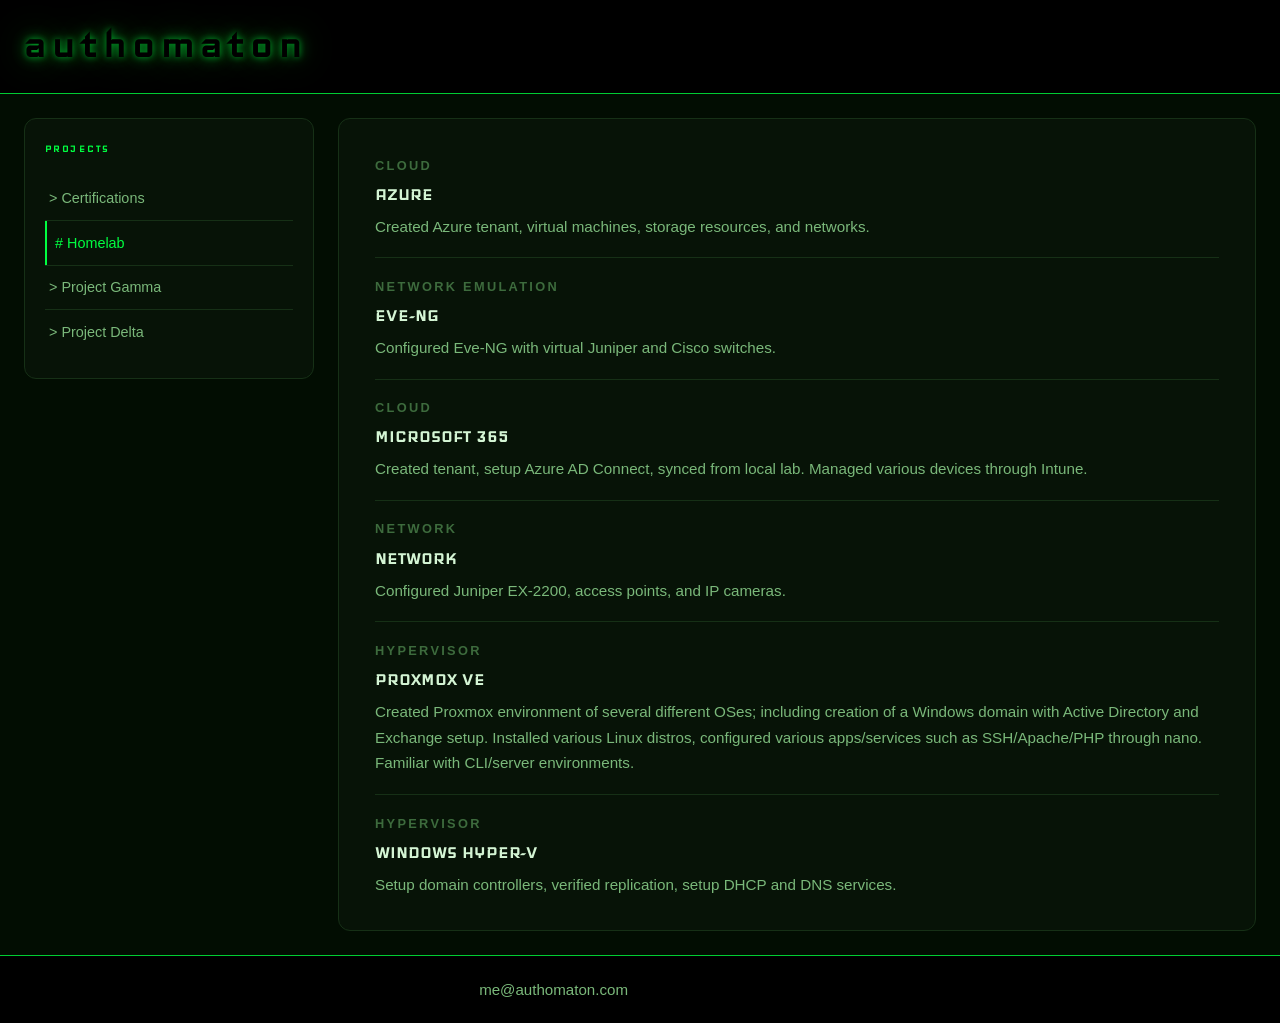
==== homelab.html @ f860e33a "Initial commit" ====
<!DOCTYPE html>
<html lang="en">
<head>
  <meta charset="UTF-8" />
  <meta name="viewport" content="width=device-width, initial-scale=1.0" />
  <title>authomaton — Homelab</title>

  <!-- Bootstrap CSS -->
  <link
    href="https://cdn.jsdelivr.net/npm/bootstrap@5.3.3/dist/css/bootstrap.min.css"
    rel="stylesheet"
  />

  <!-- Bootstrap Icons -->
  <link
    href="https://cdn.jsdelivr.net/npm/bootstrap-icons@1.11.3/font/bootstrap-icons.min.css"
    rel="stylesheet"
  />

  <!-- Google Fonts -->
  <link rel="preconnect" href="https://fonts.googleapis.com" />
  <link rel="preconnect" href="https://fonts.gstatic.com" crossorigin />
  <link
    href="https://fonts.googleapis.com/css2?family=Google+Sans:wght@400;500;700&family=Iceland&display=swap"
    rel="stylesheet"
  />

  <!-- Custom stylesheet -->
  <link rel="stylesheet" href="styles.css" />
</head>
<body>

  <!-- Header -->
  <header class="site-header">
    <div class="container-fluid px-4 d-flex align-items-center justify-content-between">
      <h1 class="site-title"><a href="index.html" class="site-title-link">authomaton</a></h1>
    </div>
  </header>

  <!-- Main layout -->
  <div class="container-fluid px-4 py-4 flex-grow-1">
    <div class="row g-4">

      <!-- Left sidebar (injected by sidebar.js) -->
      <aside class="col-12 col-lg-3 order-last order-lg-first">
        <div id="sidebar-placeholder"></div>
      </aside>

      <!-- Main content -->
      <main class="col-12 col-lg-9">

        <!-- Homelab card -->
        <div class="article-card">
          <ul class="cert-list">

            <li class="cert-item">
<div class="cert-body">
                <span class="cert-vendor">Cloud</span>
                <span class="cert-title">Azure</span>
                <span class="cert-subtitle">Created Azure tenant, virtual machines, storage resources, and networks.</span>
              </div>
            </li>

            <li class="cert-item">
<div class="cert-body">
                <span class="cert-vendor">Network Emulation</span>
                <span class="cert-title">Eve-NG</span>
                <span class="cert-subtitle">Configured Eve-NG with virtual Juniper and Cisco switches.</span>
              </div>
            </li>

            <li class="cert-item">
<div class="cert-body">
                <span class="cert-vendor">Cloud</span>
                <span class="cert-title">Microsoft 365</span>
                <span class="cert-subtitle">Created tenant, setup Azure AD Connect, synced from local lab. Managed various devices through Intune.</span>
              </div>
            </li>

            <li class="cert-item">
<div class="cert-body">
                <span class="cert-vendor">Network</span>
                <span class="cert-title">Network</span>
                <span class="cert-subtitle">Configured Juniper EX-2200, access points, and IP cameras.</span>
              </div>
            </li>

            <li class="cert-item">
<div class="cert-body">
                <span class="cert-vendor">Hypervisor</span>
                <span class="cert-title">Proxmox VE</span>
                <span class="cert-subtitle">Created Proxmox environment of several different OSes; including creation of a Windows domain with Active Directory and Exchange setup. Installed various Linux distros, configured various apps/services such as SSH/Apache/PHP through nano. Familiar with CLI/server environments.</span>
              </div>
            </li>

            <li class="cert-item">
<div class="cert-body">
                <span class="cert-vendor">Hypervisor</span>
                <span class="cert-title">Windows Hyper-V</span>
                <span class="cert-subtitle">Setup domain controllers, verified replication, setup DHCP and DNS services.</span>
              </div>
            </li>

          </ul>
        </div>

      </main>


    </div>
  </div>

  <!-- Footer -->
  <footer class="site-footer">
    <div class="container-fluid px-4">
      <div class="row align-items-center">
<div class="col-md-6 text-md-end">
          <a id="footer-email" href="#" class="footer-email"></a>
          <script>(function(){var a='me',b='authomaton.com';var e=document.getElementById('footer-email');e.href='mailto:'+a+'@'+b;e.textContent=a+'@'+b;})();</script>
        </div>
      </div>
    </div>
  </footer>

  <!-- Bootstrap JS -->
  <script src="https://cdn.jsdelivr.net/npm/bootstrap@5.3.3/dist/js/bootstrap.bundle.min.js"></script>
  <script src="sidebar.js"></script>

</body>
</html>
---- styles.css ----
/* =========================================================
   Ghost — Custom Stylesheet
   Fonts:   Orbitron (header) · Rajdhani (cards) · Inter (body)
   Palette: near-black bg · phosphor green accents · terminal text
   ========================================================= */

/* ── Variables ───────────────────────────────────────────── */
/* Default: dark mode */
:root,
[data-theme="dark"] {
  --bg-base:       #020d02;
  --bg-surface:    #071307;
  --bg-raised:     #0d1f0d;
  --bg-hero:       #040f04;

  --indigo-bright: #00ff41;
  --indigo-dim:    #00b32c;
  --indigo-subtle: #092909;

  --text-primary:  #d4f5d4;
  --text-secondary:#7ab87a;
  --text-muted:    #3d6b3d;

  --border:        #163016;
  --border-accent: #00cc33;

  --radius-sm:     6px;
  --radius-md:     12px;
  --radius-lg:     18px;

  --font-display:  'Iceland', monospace;
  --font-card:     'Iceland', monospace;
  --font-body:     'Google Sans', sans-serif;
}


/* ── Base ─────────────────────────────────────────────────── */
*,
*::before,
*::after {
  box-sizing: border-box;
}

html,
body {
  height: 100%;
  margin: 0;
}

body {
  font-family: var(--font-body);
  font-size: 1rem;
  font-weight: 400;
  line-height: 1.7;
  color: var(--text-primary);
  background-color: var(--bg-base);
  display: flex;
  flex-direction: column;
  min-height: 100vh;
}

a {
  color: var(--indigo-bright);
  text-decoration: none;
  transition: color 0.2s;
}
a:hover {
  color: #a5b4fc;
}

/* ── Header ──────────────────────────────────────────────── */
.site-header {
  background-color: #000;
  border-bottom: 1px solid var(--border-accent);
  padding: 1.25rem 0;
}

.site-title {
  font-family: var(--font-display);
  font-size: clamp(1.75rem, 4vw, 2.75rem);
  font-weight: 800;
  letter-spacing: 0.16em;
  text-transform: lowercase;
  color: #000;
  margin: 0;

  /* glow-only — text color matches header bg so only the bloom is visible */
  text-shadow:
    0 0 6px rgba(0, 255, 65, 0.512),
    0 0 16px rgba(0, 255, 65, 0.461),
    0 0 40px rgba(0, 255, 65, 0.307),
    0 0 80px rgba(0, 255, 65, 0.128);
}


/* clickable title link */
.site-title-link {
  color: inherit;
  text-decoration: none;
}
.site-title-link:hover {
  color: inherit;
  opacity: 0.8;
}

/* ── Sidebar ─────────────────────────────────────────────── */
.sidebar-nav {
  background-color: var(--bg-surface);
  border: 1px solid var(--border);
  border-radius: var(--radius-md);
  padding: 1.5rem 1.25rem;
  position: sticky;
  top: 1.5rem;
}

.sidebar-heading {
  font-family: var(--font-display);
  font-size: 0.7rem;
  font-weight: 700;
  letter-spacing: 0.22em;
  text-transform: uppercase;
  color: var(--indigo-bright);
  margin-bottom: 1.25rem;
}

.sidebar-links {
  margin: 0;
  padding: 0;
}

.sidebar-links li {
  border-bottom: 1px solid var(--border);
}
.sidebar-links li:last-child {
  border-bottom: none;
}

.sidebar-link {
  display: block;
  padding: 0.6rem 0.25rem;
  font-size: 0.9rem;
  font-weight: 500;
  color: var(--text-secondary);
  transition: color 0.2s, padding-left 0.2s;
}
.sidebar-link:hover,
.sidebar-link.active {
  color: var(--text-primary);
  padding-left: 0.6rem;
}

.sidebar-link.active {
  color: var(--indigo-bright);
  border-left: 2px solid var(--indigo-bright);
  padding-left: 0.5rem;
}

/* ── Hero Card ───────────────────────────────────────────── */
.hero-card {
  background:
    linear-gradient(135deg, var(--indigo-subtle) 0%, var(--bg-hero) 70%);
  border: 1px solid var(--border-accent);
  border-radius: var(--radius-lg);
  min-height: 240px;
  display: flex;
  align-items: flex-end;
  padding: 2.5rem;
  position: relative;
  overflow: hidden;
}

/* secondary variant — slightly dimmer green for visual distinction */
.hero-card--secondary {
  background: linear-gradient(135deg, #051a05 0%, #020d02 60%);
  border-color: #00802b;
}
.hero-card--secondary .hero-label {
  color: #00cc33;
  border-color: #00661a;
}
.hero-card--secondary .btn-hero {
  background-color: #00802b;
}
.hero-card--secondary .btn-hero:hover {
  background-color: #006622;
  box-shadow: 0 0 14px rgba(0, 204, 51, 0.5);
}

[data-theme="light"] .hero-card--secondary {
  background: linear-gradient(135deg, #d4edda 0%, #eafaea 60%);
  border-color: #009900;
}

/* subtle grid texture */
.hero-card::before {
  content: '';
  position: absolute;
  inset: 0;
  background-image:
    linear-gradient(var(--border) 1px, transparent 1px),
    linear-gradient(90deg, var(--border) 1px, transparent 1px);
  background-size: 32px 32px;
  opacity: 0.18;
  pointer-events: none;
}

.hero-card-inner {
  position: relative;
  z-index: 1;
}

.hero-label {
  display: inline-block;
  font-size: 0.65rem;
  font-weight: 600;
  letter-spacing: 0.2em;
  text-transform: uppercase;
  color: var(--indigo-bright);
  border: 1px solid var(--indigo-dim);
  border-radius: 4px;
  padding: 0.2em 0.6em;
  margin-bottom: 0.85rem;
}

.hero-title {
  font-family: var(--font-card);
  font-size: clamp(1.2rem, 2vw, 1.7rem);
  font-weight: 700;
  color: var(--text-primary);
  margin-bottom: 0.5rem;
  letter-spacing: 0.05em;
  text-transform: uppercase;
}

.hero-subtitle {
  font-size: 0.95rem;
  color: var(--text-secondary);
  max-width: 520px;
  margin-bottom: 1.25rem;
}

.btn-hero {
  background-color: var(--indigo-bright);
  color: #000;
  font-size: 0.85rem;
  font-weight: 600;
  letter-spacing: 0.05em;
  padding: 0.5rem 1.25rem;
  border-radius: var(--radius-sm);
  border: none;
  transition: background-color 0.2s, box-shadow 0.2s;
}
.btn-hero:hover {
  background-color: #00b32c;
  color: #000;
  box-shadow: 0 0 14px rgba(0, 255, 65, 0.5);
}

/* ── Article Card ────────────────────────────────────────── */
.article-card {
  background-color: var(--bg-surface);
  border: 1px solid var(--border);
  border-radius: var(--radius-md);
  padding: 2rem 2.25rem;
}

.article-tag {
  display: inline-block;
  font-size: 0.65rem;
  font-weight: 600;
  letter-spacing: 0.18em;
  text-transform: uppercase;
  color: var(--text-muted);
  margin-bottom: 0.6rem;
}

.article-title {
  font-family: var(--font-card);
  font-size: clamp(0.95rem, 1.6vw, 1.2rem);
  font-weight: 700;
  font-style: italic;
  color: var(--text-primary);
  letter-spacing: 0.06em;
  text-transform: uppercase;
  margin-bottom: 0.3rem;
}

.article-meta {
  font-size: 0.8rem;
  color: var(--text-muted);
  margin-bottom: 1.25rem;
}

.article-body {
  font-size: 0.95rem;
  color: var(--text-secondary);
  margin-bottom: 1rem;
}

.article-readmore {
  font-size: 0.875rem;
  font-weight: 600;
  color: var(--indigo-bright);
  letter-spacing: 0.03em;
}
.article-readmore:hover {
  color: #a5b4fc;
}

/* ── Cert List ───────────────────────────────────────────── */
.cert-list {
  list-style: none;
  padding: 0;
  margin: 0;
}

.cert-item {
  display: flex;
  align-items: center;
  gap: 1.25rem;
  padding: 1.1rem 0;
  border-bottom: 1px solid var(--border);
}

.cert-item:last-child {
  border-bottom: none;
  padding-bottom: 0;
}

.cert-item:first-child {
  padding-top: 0.25rem;
}

.cert-code {
  font-family: var(--font-display);
  font-size: clamp(0.95rem, 1.6vw, 1.2rem);
  font-weight: 700;
  letter-spacing: 0.1em;
  color: var(--indigo-bright);
  text-transform: uppercase;
  min-width: 5.5rem;
  flex-shrink: 0;
}

.cert-body {
  display: flex;
  flex-direction: column;
  gap: 0.15rem;
  flex: 1;
}

.cert-vendor {
  font-size: 0.8rem;
  font-weight: 600;
  letter-spacing: 0.18em;
  text-transform: uppercase;
  color: var(--text-muted);
}

.cert-title {
  font-family: var(--font-card);
  font-size: clamp(0.95rem, 1.6vw, 1.2rem);
  font-weight: 700;
  letter-spacing: 0.05em;
  text-transform: uppercase;
  color: var(--text-primary);
}

.cert-subtitle {
  font-size: 0.95rem;
  color: var(--text-secondary);
}

.cert-badge {
  font-size: 0.6rem;
  font-weight: 700;
  letter-spacing: 0.15em;
  text-transform: uppercase;
  color: var(--indigo-bright);
  border: 1px solid var(--indigo-dim);
  border-radius: var(--radius-sm);
  padding: 0.2em 0.55em;
  white-space: nowrap;
  flex-shrink: 0;
}

/* ── Footer ──────────────────────────────────────────────── */
.site-footer {
  background-color: #000;
  border-top: 1px solid var(--border-accent);
  padding: 1.25rem 0;
  margin-top: auto;
}

.footer-brand {
  font-family: var(--font-display);
  font-size: 1.275rem;
  font-weight: 700;
  letter-spacing: 0.18em;
  color: var(--text-muted);
}

.footer-email {
  font-size: 0.945rem;
  color: var(--text-secondary);
  transition: color 0.2s;
}
.footer-email:hover {
  color: var(--indigo-bright);
}

/* ── Thumbnail sidebar ───────────────────────────────────── */
.thumbnail-sidebar {
  display: flex;
  flex-direction: column;
  gap: 0.9rem;
  position: sticky;
  top: 1.5rem;
}

.thumbnail-card {
  display: block;
  width: 100%;
  aspect-ratio: 1 / 1;
  background-color: var(--bg-surface);
  border: 1px solid var(--border);
  border-radius: var(--radius-md);
  overflow: hidden;
  position: relative;
  transition: border-color 0.2s, box-shadow 0.2s;

  /* scanline texture */
  background-image: repeating-linear-gradient(
    to bottom,
    transparent,
    transparent 3px,
    rgba(0, 255, 65, 0.03) 3px,
    rgba(0, 255, 65, 0.03) 4px
  );
}

.thumbnail-card:hover {
  border-color: var(--border-accent);
  box-shadow: 0 0 10px rgba(0, 255, 65, 0.15);
}

.thumbnail-card img {
  width: 100%;
  height: 100%;
  object-fit: cover;
  display: block;
  filter: grayscale(100%) brightness(0.85) sepia(1) hue-rotate(90deg) saturate(3);
}

/* CRT phosphor green overlay — sits above image, below scanlines */
.thumbnail-card::after {
  content: '';
  position: absolute;
  inset: 0;
  background-color: rgba(0, 255, 65, 0.12);
  mix-blend-mode: screen;
  pointer-events: none;
  z-index: 1;
}

/* ── Responsive tweaks ───────────────────────────────────── */
@media (max-width: 767.98px) {
  .sidebar-nav {
    position: static;
  }

  .hero-card {
    min-height: 200px;
    padding: 1.75rem;
  }

  .article-card {
    padding: 1.5rem;
  }
}
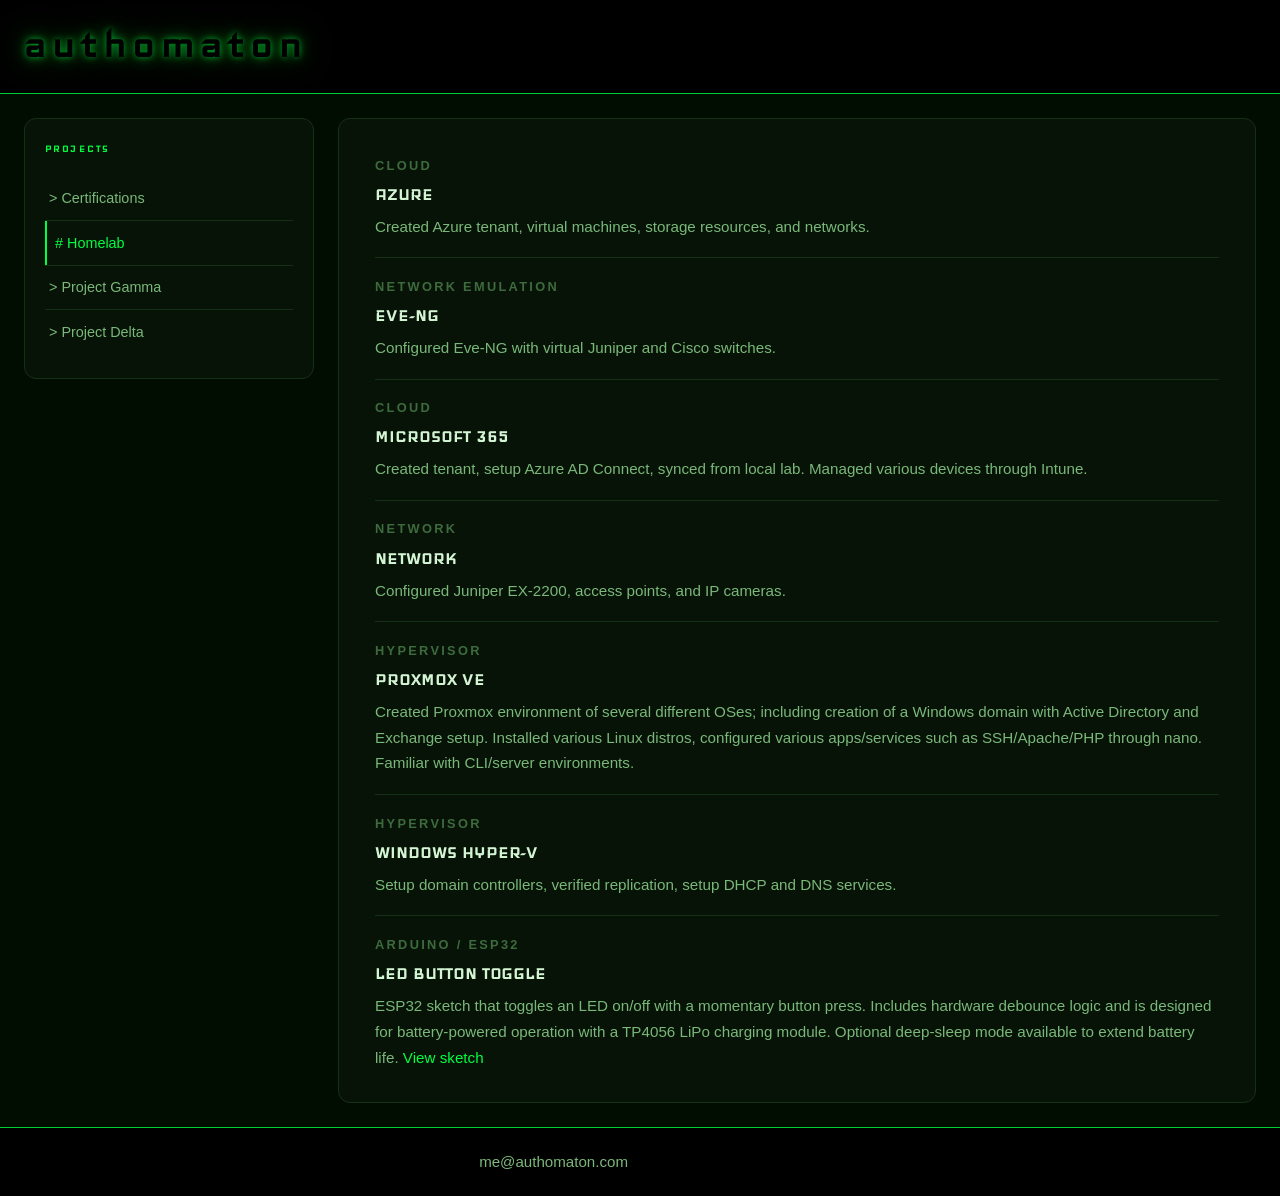
==== commit 5fdb45da: "Add ESP32 LED button toggle Arduino sketch Adds a debounced button-toggle sketch for ESP32 targeting" ====
--- a/homelab.html
+++ b/homelab.html
@@ -101,6 +101,14 @@
               </div>
             </li>
 
+            <li class="cert-item">
+<div class="cert-body">
+                <span class="cert-vendor">Arduino / ESP32</span>
+                <span class="cert-title">LED Button Toggle</span>
+                <span class="cert-subtitle">ESP32 sketch that toggles an LED on/off with a momentary button press. Includes hardware debounce logic and is designed for battery-powered operation with a TP4056 LiPo charging module. Optional deep-sleep mode available to extend battery life. <a href="arduino/led_button_toggle/led_button_toggle.ino" target="_blank">View sketch</a></span>
+              </div>
+            </li>
+
           </ul>
         </div>
 
